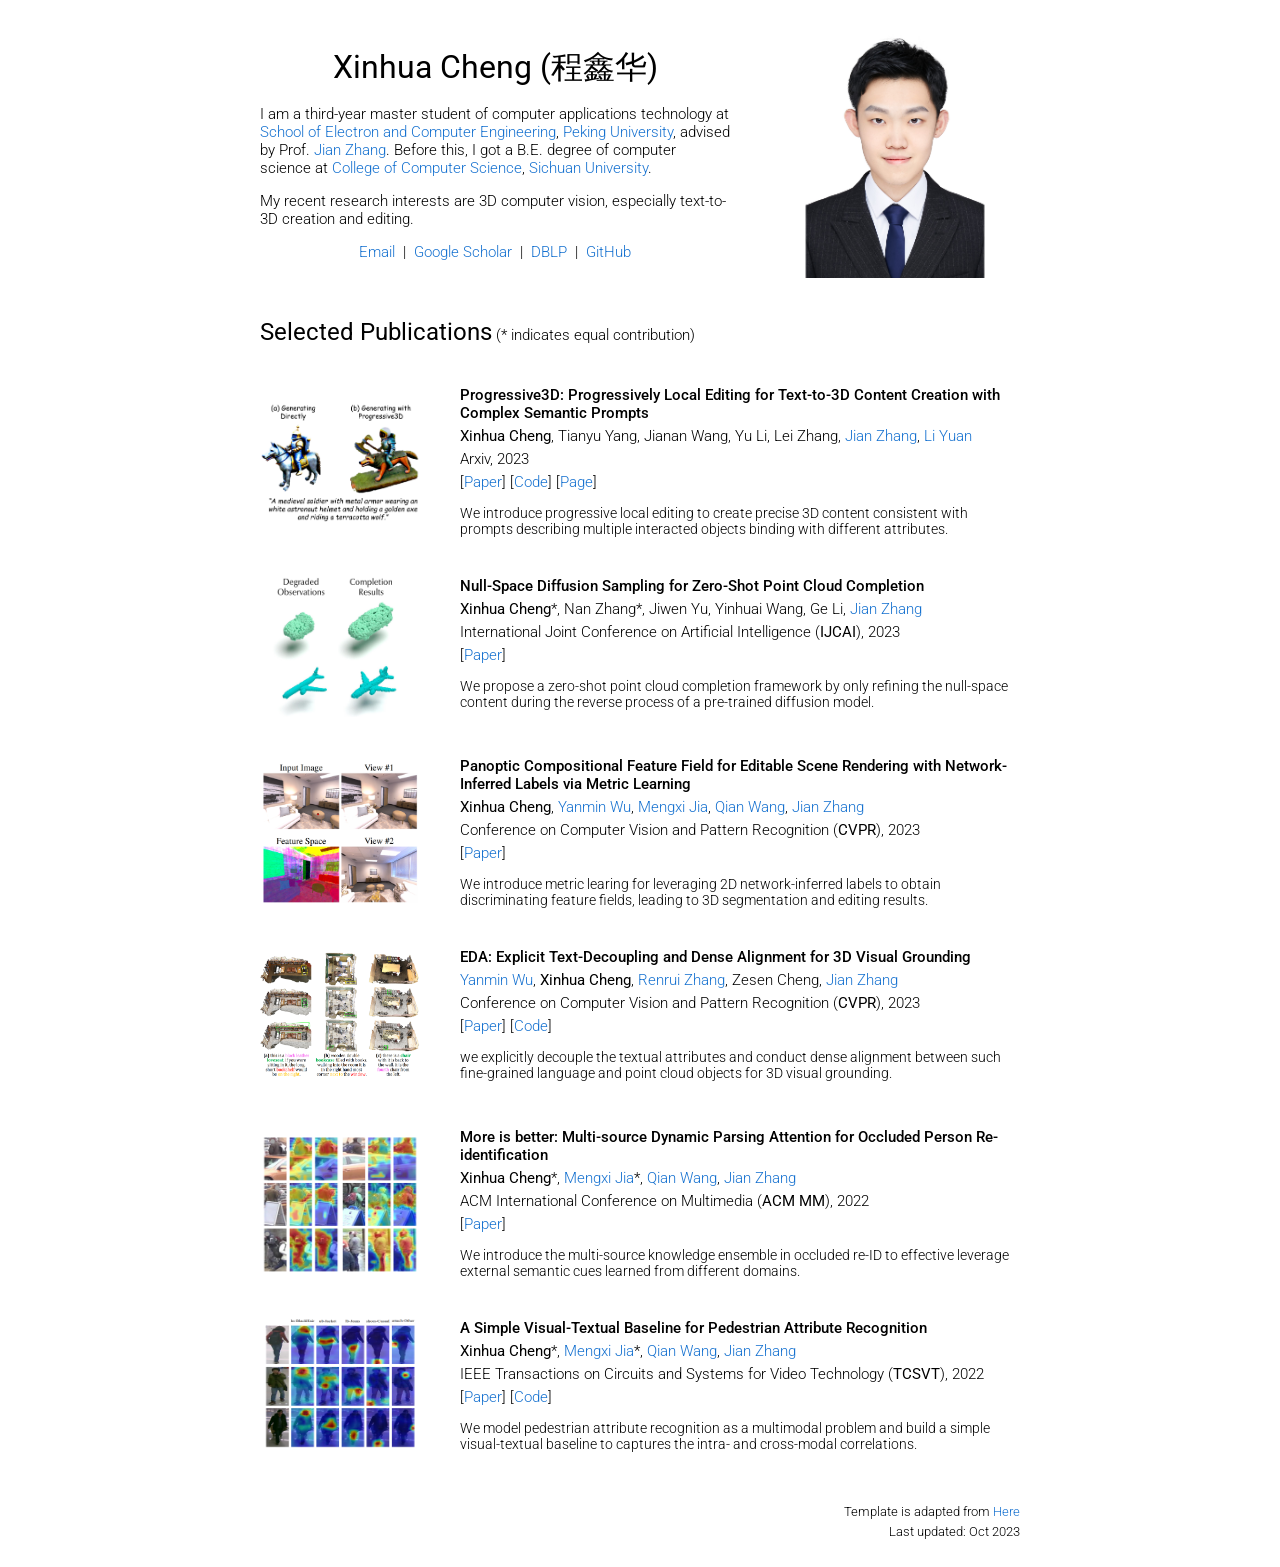
==== index.html @ 8e96935d "update" ====
<!DOCTYPE HTML PUBLIC "-//W3C//DTD HTML 4.01 Transitional//EN">
<html>
  <head>
  <meta name="google-site-verification" content="xDNWUvx6Q5EWK5YYSyKvK8DZTmvXhKsGX203Ll-BFFE" >	
  <meta name=viewport content=“width=800”>
  <meta name="generator" content="HTML Tidy for Linux/x86 (vers 11 February 2007), see www.w3.org">
  <meta http-equiv="Content-Type" content="text/html; charset=UTF-8" />
  <style type="text/css">
  @import url(https://fonts.googleapis.com/css?family=Roboto:400,400italic,500,500italic,700,700italic,900,900italic,300italic,300);
  /* @import url(https://fonts.googleapis.com/css?family=Roboto:300,400,500,700|Roboto+Slab:100,300,400,500,700|Material+Icons); */
    /* Color scheme stolen from Sergey Karayev */
    a {
    /*color: #b60a1c;*/
    color: #1772d0;
    /*color: #bd0a36;*/
    text-decoration:none;
    }
    a:focus, a:hover {
    color: #f09228;
    text-decoration:none;
    }
    body,td,th,tr,p,a {
    font-family: 'Roboto', sans-serif;
    font-size: 15px;
    font-weight: 300;
    }
    strong {
    font-family: 'Roboto', sans-serif;
    /*font-family: 'Lato', Verdana, Helvetica, sans-serif;*/
    /*font-family: 'Avenir Next';*/
    font-size: 15px;
    font-weight: 400;
    }
    heading {
    /*font-family: 'Lato', Verdana, Helvetica, sans-serif;*/
    font-family: 'Roboto', sans-serif;
    /*font-family: 'Avenir Next';*/
    /*src: url("./fonts/Roboto_Mono_for_Powerline.ttf");*/
    font-size: 24px;
    font-weight: 400;
    }
    papertitle {
    /*font-family: 'Lato', Verdana, Helvetica, sans-serif;*/
    font-family: 'Roboto', sans-serif;
    /*font-family: 'Avenir Next';*/
    /*src: url("./fonts/Roboto_Mono_for_Powerline.ttf");*/
    font-size: 15px;
    font-weight:500;
    }
    name {
    /*font-family: 'Lato', Verdana, Helvetica, sans-serif;*/
    font-family: 'Roboto', sans-serif;
    /*font-family: 'Avenir Next';*/
    font-weight: 400;
    font-size: 32px;
    }
    .one
    {
    width: 160px;
    height: 140px;
    position: relative;
    }
    .two
    {
    width: 160px;
    height: 160px;
    position: absolute;
    transition: opacity .2s ease-in-out;
    -moz-transition: opacity .2s ease-in-out;
    -webkit-transition: opacity .2s ease-in-out;
    }
    .fade {
     transition: opacity .2s ease-in-out;
     -moz-transition: opacity .2s ease-in-out;
     -webkit-transition: opacity .2s ease-in-out;
    }
    span.highlight {
        background-color: #ffffd0;
    }
    br {
            display: block; /* makes it have a width */
            content: ""; /* clears default height */
            margin-top: 5; /* change this to whatever height you want it */
    }
  </style>
  <!-- <link rel="icon" type="image/png" href="media/preview.jpg"> -->
  <title>Xinhua Cheng - Homepage</title>
  <meta http-equiv="Content-Type" content="text/html; charset=us-ascii">
  <link href='https://fonts.googleapis.com/css?family=Lato:400,700,400italic,700italic' rel='stylesheet' type='text/css'>
  <script src="script/functions.js"></script>
  </head>

  <body><table width="800" border="0" align="center" cellspacing="0" cellpadding="0"><tr><td>
  <!-- Biography -->
  <table width="100%" align="center" border="0" cellspacing="0" cellpadding="20">
  <tr>
    <td width="67%" valign="middle">
      <p align="center">
        <name>Xinhua Cheng (程鑫华)</name>
      </p>
      <p>
        I am a third-year master student of computer applications technology at <a href="https://www.ece.pku.edu.cn/">School of Electron and Computer Engineering</a>, <a href="https://www.pku.edu.cn/">Peking University</a>, advised by Prof. <a href="https://jianzhang.tech/">Jian Zhang</a>. Before this, I got a B.E. degree of computer science at <a href="https://cs.scu.edu.cn/">College of Computer Science</a>, <a href="https://www.scu.edu.cn/">Sichuan University</a>. 
      </p>
      <p>
        My recent research interests are 3D computer vision, especially text-to-3D creation and editing.
      </p>

      <p align=center>
        <a href="mailto:chengxinhua@stu.pku.edu.cn">Email</a> &nbsp;|&nbsp;
        <a href="https://scholar.google.com/citations?user=NI4c3kcAAAAJ&hl=zh-CN">Google Scholar</a> &nbsp;|&nbsp;
        <a href="https://dblp.uni-trier.de/pid/260/2943.html">DBLP</a> &nbsp;|&nbsp;
        <a href="https://github.com/cxh0519/">GitHub</a>
      </p>
    </td>
    <td width="33%">
      <img src="media/profile.jpg" width="250" alt="headshot">
    </td>
  </tr>
  </table>

  <!-- Logo -->
  <!-- <table width="100%" align="center" border="0" cellspacing="0" cellpadding="20">
  <tr>
    <td width="10%" valign="middle">
      <a href="https://ethz.ch/en.html"><img src="media/eth_logo.png" width="120"></a>
    </td>
  </tr>
  </table> -->
  
  <!-- News -->
  <!-- <table width="100%" align="center" border="0" cellspacing="0" cellpadding="20">
  <tr>
    <td>
      <heading>News</heading>
        <ul>
          <li><strong>10/2022</strong> Invited to give a talk on large-scale scene reconstruction with NeRF at <a href="https://www.computationalimaging.org/">Stanford University</a> (<a href="files/talk_stanford.pdf">Slides</a>). </li>
          <li><strong>09/2022</strong> Our paper <a href="https://niujinshuchong.github.io/monosdf/"><strong>MonoSDF</strong></a> is accepted to <strong>NeurIPS 2022</strong>. </li>
        </ul>
    </td>
  </tr>
  </table> -->

  <!-- Publications -->
  <table width="100%" align="center" border="0" cellspacing="0" cellpadding="20">
    <tr>
      <td colspan="2">
        <heading>Selected Publications</heading> (* indicates equal contribution)
      </td>
    </tr>
    
    <tr onmouseout="openscene_stop()" onmouseover="openscene_start()">  
      <td width="25%">
        <div class="one">
        <!-- <div class="two" id = 'openscene_shape'>
        <video  width="160" height="100" muted autoplay loop>
            <source src="media/openscene_teaser.mp4" type="video/mp4">
                Your browser does not support the video tag.
            </video></div> -->
        <img src='media/Progressive3D.png' width="160" height="120" style="padding-top: 10px;"></div>
        <script type="text/javascript">
        function openscene_start() { 
        document.getElementById('openscene_shape').style.opacity = "1";
        }
        function openscene_stop() { 
        document.getElementById('openscene_shape').style.opacity = "0"; 
        }
        openscene_stop()
        </script>
      </td>
      <td valign="top" width="75%">
        <papertitle>
          Progressive3D: Progressively Local Editing for Text-to-3D Content Creation with Complex Semantic Prompts
        </papertitle>
        <br>
        <strong>Xinhua Cheng</strong>, 
        Tianyu Yang,
        Jianan Wang,
        Yu Li,
        Lei Zhang,
        <a href="https://jianzhang.tech/">Jian Zhang</a>,
        <a href="https://jianzhang.tech/">Li Yuan</a>
        <br>
        Arxiv, 2023
        <br>
        [<a href="https://arxiv.org/abs/2310.11784">Paper</a>]
        [<a href="https://github.com/cxh0519/Progressive3D">Code</a>]
        [<a href="https://cxh0519.github.io/projects/Progressive3D">Page</a>]
        <p style="font-size: 14px;"> We introduce progressive local editing to create precise 3D content consistent with prompts describing multiple interacted objects binding with different attributes. </p>
      </td>
    </tr>

    <tr onmouseout="openscene_stop()" onmouseover="openscene_start()">  
      <td width="25%">
        <div class="one">
        <!-- <div class="two" id = 'openscene_shape'>
        <video  width="160" height="100" muted autoplay loop>
            <source src="media/openscene_teaser.mp4" type="video/mp4">
                Your browser does not support the video tag.
            </video></div> -->
        <img src='media/NSDS.png' width="160" height="140"></div>
        <script type="text/javascript">
        function openscene_start() { 
        document.getElementById('openscene_shape').style.opacity = "1";
        }
        function openscene_stop() { 
        document.getElementById('openscene_shape').style.opacity = "0"; 
        }
        openscene_stop()
        </script>
      </td>
      <td valign="top" width="75%">
        <papertitle>
          Null-Space Diffusion Sampling for Zero-Shot Point Cloud Completion
        </papertitle>
        <br>
        <strong>Xinhua Cheng</strong>*, 
        Nan Zhang*,
        Jiwen Yu,
        Yinhuai Wang, 
        Ge Li,
        <a href="https://jianzhang.tech/">Jian Zhang</a>
        <br>
        International Joint Conference on Artificial Intelligence (<strong>IJCAI</strong>), 2023
        <br>
        [<a href="https://www.ijcai.org/proceedings/2023/0069.pdf">Paper</a>]
        <p style="font-size: 14px;">We propose a zero-shot point cloud completion framework by only refining the null-space content during the reverse process of a pre-trained diffusion model.</p>
      </td>
    </tr>

    <tr onmouseout="openscene_stop()" onmouseover="openscene_start()">  
      <td width="25%">
        <div class="one">
        <!-- <div class="two" id = 'openscene_shape'>
        <video  width="160" height="100" muted autoplay loop>
            <source src="media/openscene_teaser.mp4" type="video/mp4">
                Your browser does not support the video tag.
            </video></div> -->
        <img src='media/PCFF.png' width="160" height="140"></div>
        <script type="text/javascript">
        function openscene_start() { 
        document.getElementById('openscene_shape').style.opacity = "1";
        }
        function openscene_stop() { 
        document.getElementById('openscene_shape').style.opacity = "0"; 
        }
        openscene_stop()
        </script>
      </td>
      <td valign="top" width="75%">
        <papertitle>
          Panoptic Compositional Feature Field for Editable Scene Rendering with Network-Inferred Labels via Metric Learning
        </papertitle>
        <br>
        <strong>Xinhua Cheng</strong>, 
        <a href="https://github.com/yanmin-wu">Yanmin Wu</a>,
        <a href="https://mxjia.github.io/">Mengxi Jia</a>,
        <a href="https://github.com/Akaneqwq">Qian Wang</a>, 
        <a href="https://jianzhang.tech/">Jian Zhang</a>
        <br>
        Conference on Computer Vision and Pattern Recognition (<strong>CVPR</strong>), 2023
        <br>
        [<a href="https://openaccess.thecvf.com/content/CVPR2023/papers/Cheng_Panoptic_Compositional_Feature_Field_for_Editable_Scene_Rendering_With_Network-Inferred_CVPR_2023_paper.pdf">Paper</a>]
        <p style="font-size: 14px;">We introduce metric learing for leveraging 2D network-inferred labels to obtain discriminating feature fields, leading to 3D segmentation and editing results.</p>
      </td>
    </tr>

    <tr onmouseout="openscene_stop()" onmouseover="openscene_start()">  
      <td width="25%">
        <div class="one">
        <!-- <div class="two" id = 'openscene_shape'>
        <video  width="160" height="100" muted autoplay loop>
            <source src="media/openscene_teaser.mp4" type="video/mp4">
                Your browser does not support the video tag.
            </video></div> -->
        <img src='media/EDA.png' width="160" height="130"></div>
        <script type="text/javascript">
        function openscene_start() { 
        document.getElementById('openscene_shape').style.opacity = "1";
        }
        function openscene_stop() { 
        document.getElementById('openscene_shape').style.opacity = "0"; 
        }
        openscene_stop()
        </script>
      </td>
      <td valign="top" width="75%">
        <papertitle>
          EDA: Explicit Text-Decoupling and Dense Alignment for 3D Visual Grounding
        </papertitle>
        <br>
        <a href="https://github.com/yanmin-wu">Yanmin Wu</a>,
        <strong>Xinhua Cheng</strong>, 
        <a href="https://zrrskywalker.github.io/">Renrui Zhang</a>, 
        Zesen Cheng, 
        <a href="https://jianzhang.tech/">Jian Zhang</a>
        <br>
        Conference on Computer Vision and Pattern Recognition (<strong>CVPR</strong>), 2023
        <br>
        [<a href="https://openaccess.thecvf.com/content/CVPR2023/papers/Wu_EDA_Explicit_Text-Decoupling_and_Dense_Alignment_for_3D_Visual_Grounding_CVPR_2023_paper.pdf">Paper</a>]
        [<a herf="https://github.com/yanmin-wu/EDA">Code</a>]
        <p style="font-size: 14px;">we explicitly decouple the textual attributes and conduct dense alignment between such fine-grained language and point cloud objects for 3D visual grounding. 
        </p>
      </td>
    </tr>

    <tr onmouseout="openscene_stop()" onmouseover="openscene_start()">  
      <td width="25%">
        <div class="one">
        <!-- <div class="two" id = 'openscene_shape'>
        <video  width="160" height="100" muted autoplay loop>
            <source src="media/openscene_teaser.mp4" type="video/mp4">
                Your browser does not support the video tag.
            </video></div> -->
        <img src='media/MSDPA.png' width="160" height="140"></div>
        <script type="text/javascript">
        function openscene_start() { 
        document.getElementById('openscene_shape').style.opacity = "1";
        }
        function openscene_stop() { 
        document.getElementById('openscene_shape').style.opacity = "0"; 
        }
        openscene_stop()
        </script>
      </td>
      <td valign="top" width="75%">
        <papertitle>
          More is better: Multi-source Dynamic Parsing Attention for Occluded Person Re-identification
        </papertitle>
        <br>
        <strong>Xinhua Cheng</strong>*, 
        <a href="https://mxjia.github.io/">Mengxi Jia</a>*,
        <a href="https://github.com/Akaneqwq">Qian Wang</a>, 
        <a href="https://jianzhang.tech/">Jian Zhang</a>
        <br>
        ACM International Conference on Multimedia (<strong>ACM MM</strong>), 2022
        <br>
        [<a href="https://dl.acm.org/doi/abs/10.1145/3503161.3547819">Paper</a>] 
        <p style="font-size: 14px;">We introduce the multi-source knowledge ensemble in occluded re-ID to effective leverage external semantic cues learned from different domains.</p>
      </td>
    </tr>

    <tr onmouseout="openscene_stop()" onmouseover="openscene_start()">  
      <td width="25%">
        <div class="one">
        <!-- <div class="two" id = 'openscene_shape'>
        <video  width="160" height="100" muted autoplay loop>
            <source src="media/openscene_teaser.mp4" type="video/mp4">
                Your browser does not support the video tag.
            </video></div> -->
        <img src='media/VTB.png' width="160" height="130"></div>
        <script type="text/javascript">
        function openscene_start() { 
        document.getElementById('openscene_shape').style.opacity = "1";
        }
        function openscene_stop() { 
        document.getElementById('openscene_shape').style.opacity = "0"; 
        }
        openscene_stop()
        </script>
      </td>
      <td valign="top" width="75%">
        <papertitle>
          A Simple Visual-Textual Baseline for Pedestrian Attribute Recognition
        </papertitle>
        <br>
        <strong>Xinhua Cheng</strong>*, 
        <a href="https://mxjia.github.io/">Mengxi Jia</a>*,
        <a href="https://github.com/Akaneqwq">Qian Wang</a>, 
        <a href="https://jianzhang.tech/">Jian Zhang</a>
        <br>
        IEEE Transactions on Circuits and Systems for Video Technology (<strong>TCSVT</strong>), 2022
        <br>
        [<a href="https://ieeexplore.ieee.org/document/9782406">Paper</a>] 
        [<a href="https://github.com/cxh0519/VTB">Code</a>]
        <p style="font-size: 14px;">We model pedestrian attribute recognition as a multimodal problem and build a simple visual-textual baseline to captures the intra- and cross-modal correlations.</p>
      </td>
    </tr>

  </table>

  <!-- Footer -->
  <table width="100%" align="center" border="0" cellspacing="0" cellpadding="20">
  <tr>
    <td>
    <br>
    <p align="right">
      <font size="2">
      Template is adapted from <a href="https://jonbarron.info/"><font size="2">Here</font></a>
      <br>
      Last updated: Oct 2023
    </font>
    </p>
    </td>
  </tr>
  </table>

  <script type="text/javascript">
  var gaJsHost = (("https:" == document.location.protocol) ? "https://ssl." : "http://www.");
      document.write(unescape("%3Cscript src='" + gaJsHost + "google-analytics.com/ga.js' type='text/javascript'%3E%3C/script%3E"));

  </script> <script type="text/javascript">
  try {
      var pageTracker = _gat._getTracker("UA-116734954-1");
      pageTracker._trackPageview();
      } catch(err) {}
  </script>
    <!-- Global site tag (gtag.js) - Google Analytics -->
  <script async src="https://www.googletagmanager.com/gtag/js?id=UA-116734954-1"></script>
  <script>
    window.dataLayer = window.dataLayer || [];
    function gtag(){dataLayer.push(arguments);}
    gtag('js', new Date());

    gtag('config', 'UA-116734954-1');
  </script>

  </tr></td></table></body>
</html>
<!--  -->
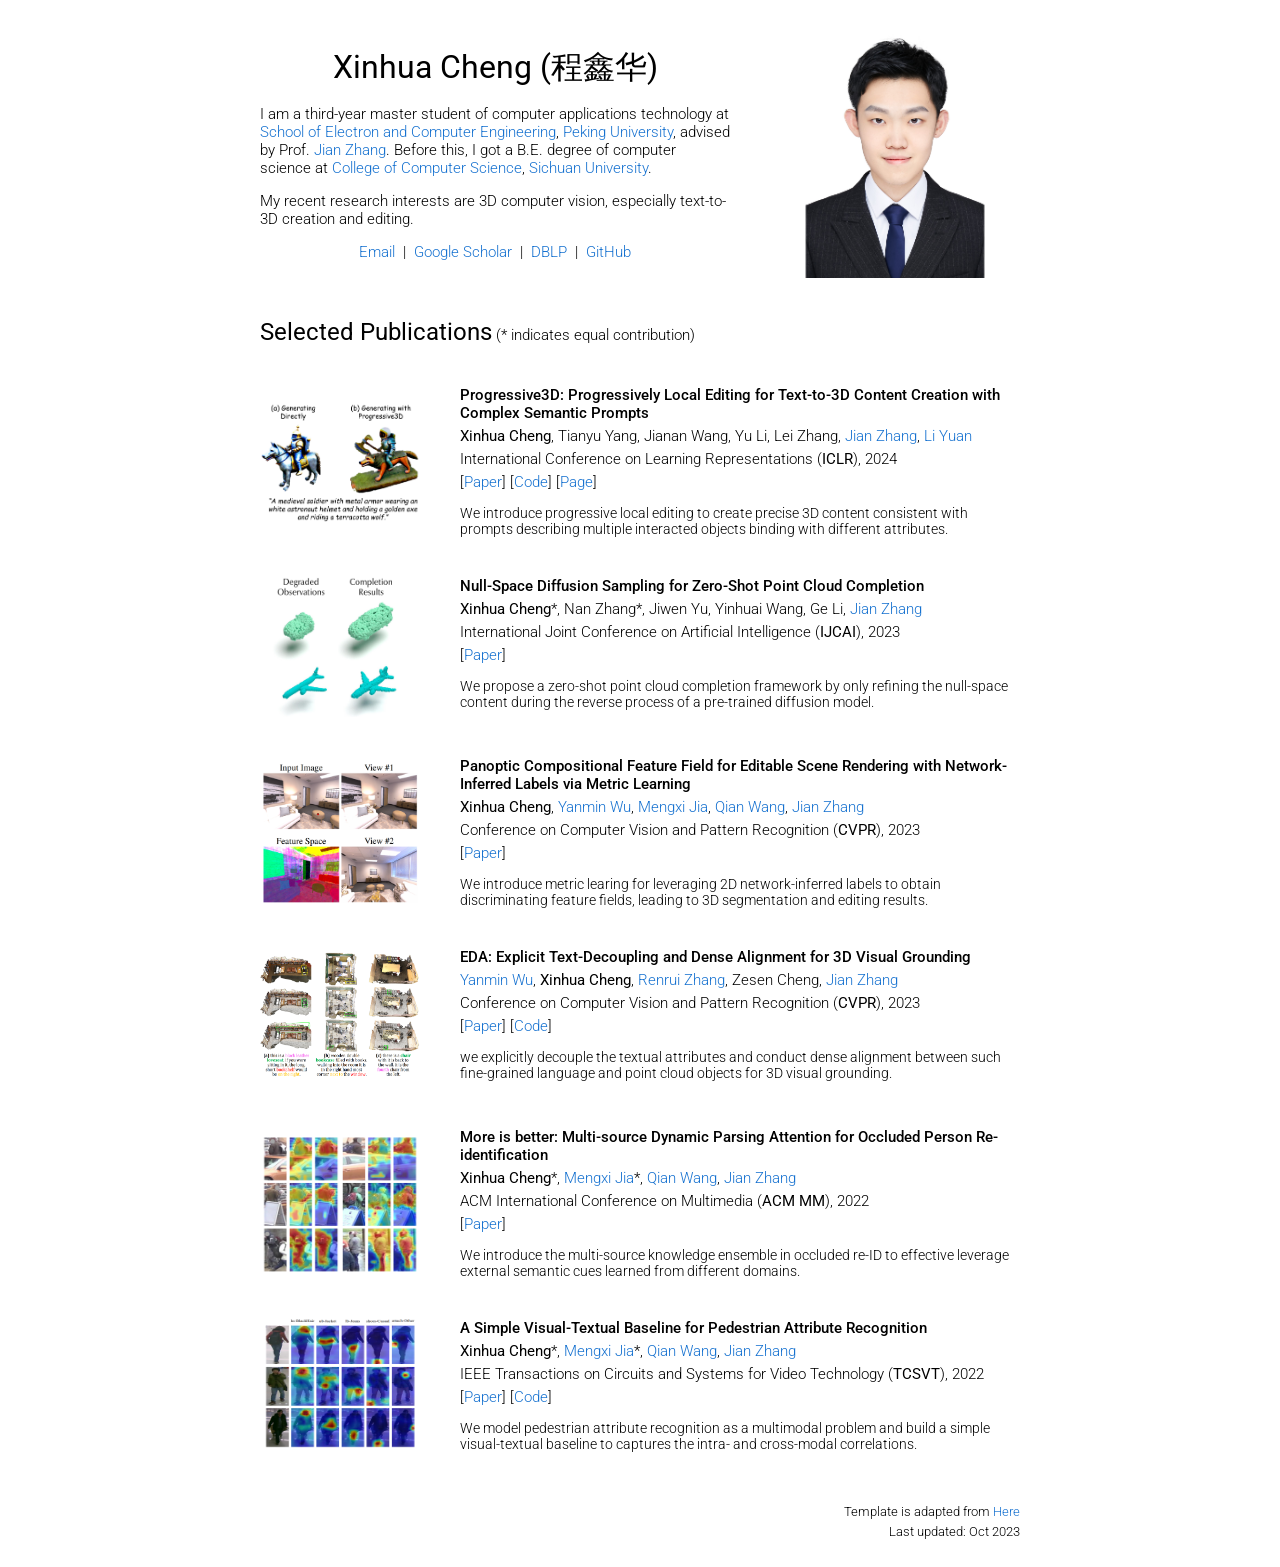
==== commit bc87371e: "Update index.html" ====
--- a/index.html
+++ b/index.html
@@ -180,7 +180,7 @@
         <a href="https://jianzhang.tech/">Jian Zhang</a>,
         <a href="https://jianzhang.tech/">Li Yuan</a>
         <br>
-        Arxiv, 2023
+        International Conference on Learning Representations (<strong>ICLR</strong>), 2024
         <br>
         [<a href="https://arxiv.org/abs/2310.11784">Paper</a>]
         [<a href="https://github.com/cxh0519/Progressive3D">Code</a>]
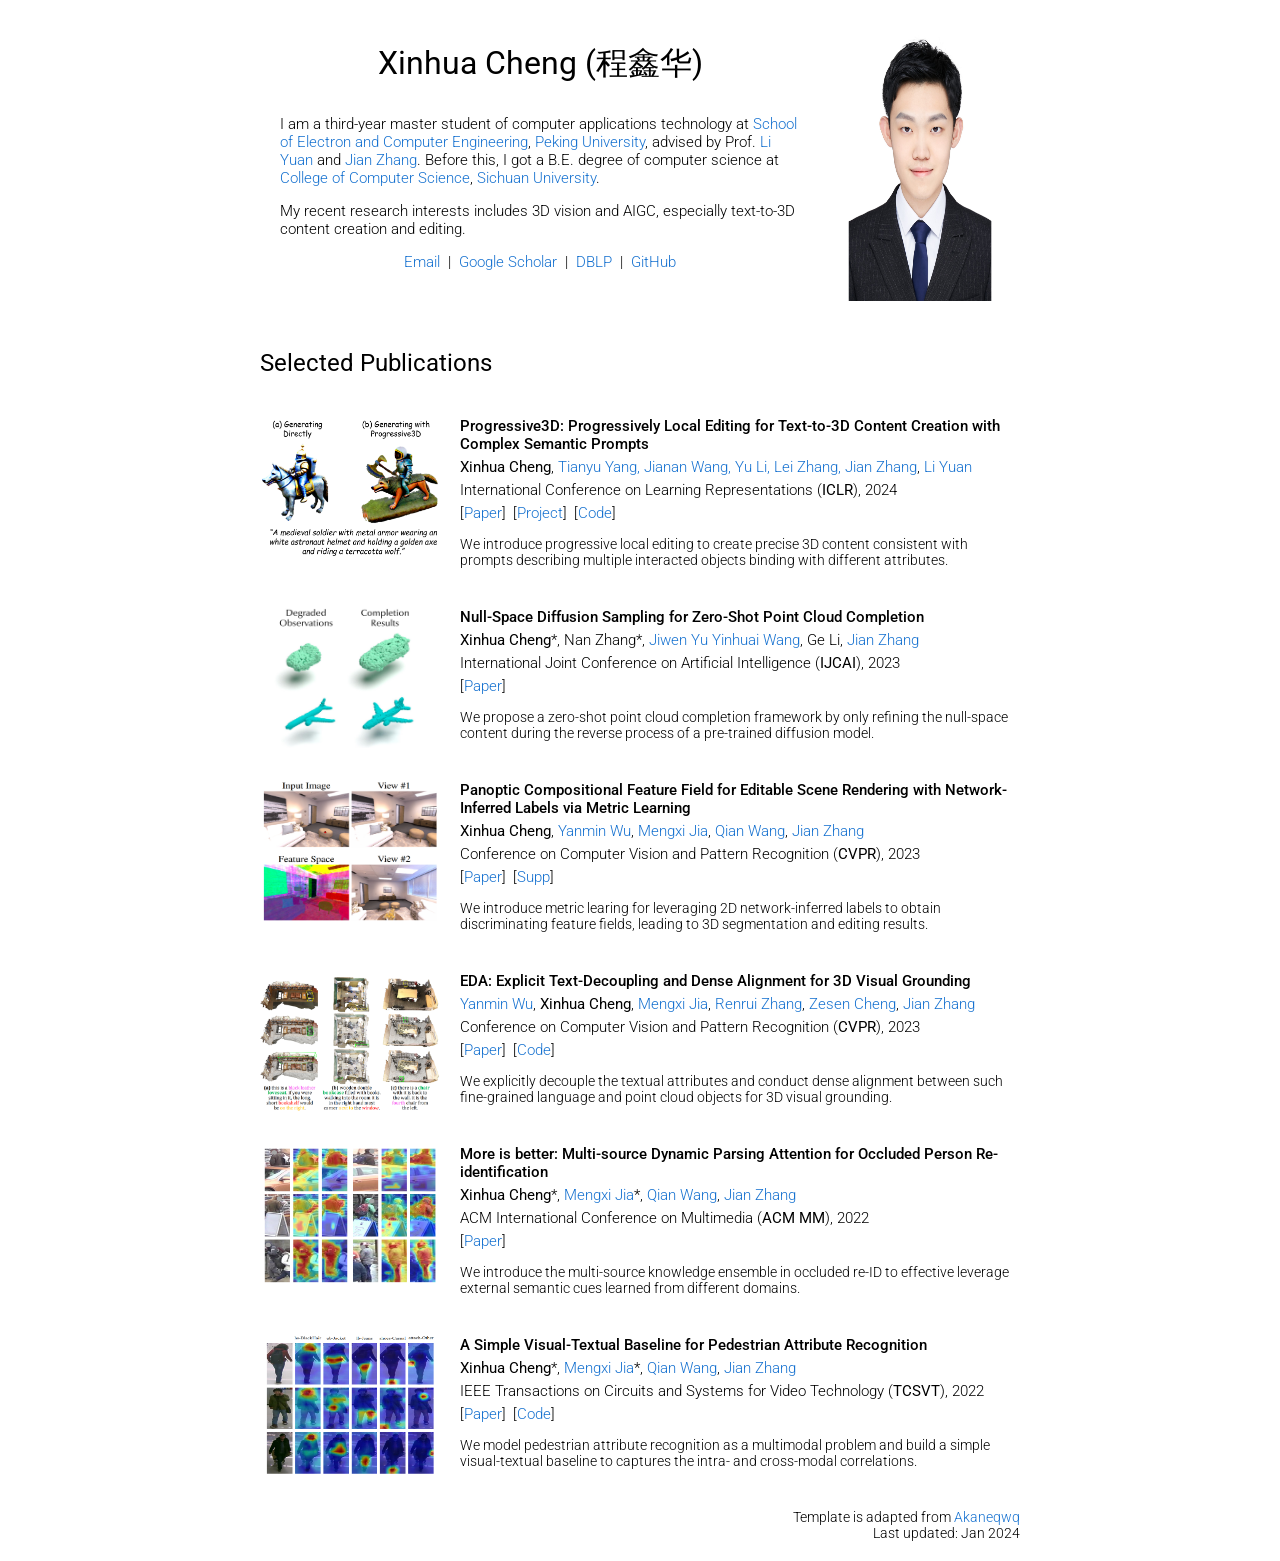
==== commit e6aa4a83: "Update index.html" ====
--- a/index.html
+++ b/index.html
@@ -1,419 +1,315 @@
-<!DOCTYPE HTML PUBLIC "-//W3C//DTD HTML 4.01 Transitional//EN">
-<html>
+<!DOCTYPE html>
+<html lang="en">
   <head>
-  <meta name="google-site-verification" content="xDNWUvx6Q5EWK5YYSyKvK8DZTmvXhKsGX203Ll-BFFE" >	
-  <meta name=viewport content=“width=800”>
-  <meta name="generator" content="HTML Tidy for Linux/x86 (vers 11 February 2007), see www.w3.org">
-  <meta http-equiv="Content-Type" content="text/html; charset=UTF-8" />
-  <style type="text/css">
-  @import url(https://fonts.googleapis.com/css?family=Roboto:400,400italic,500,500italic,700,700italic,900,900italic,300italic,300);
-  /* @import url(https://fonts.googleapis.com/css?family=Roboto:300,400,500,700|Roboto+Slab:100,300,400,500,700|Material+Icons); */
-    /* Color scheme stolen from Sergey Karayev */
-    a {
-    /*color: #b60a1c;*/
-    color: #1772d0;
-    /*color: #bd0a36;*/
-    text-decoration:none;
-    }
-    a:focus, a:hover {
-    color: #f09228;
-    text-decoration:none;
-    }
-    body,td,th,tr,p,a {
-    font-family: 'Roboto', sans-serif;
-    font-size: 15px;
-    font-weight: 300;
-    }
-    strong {
-    font-family: 'Roboto', sans-serif;
-    /*font-family: 'Lato', Verdana, Helvetica, sans-serif;*/
-    /*font-family: 'Avenir Next';*/
-    font-size: 15px;
-    font-weight: 400;
-    }
-    heading {
-    /*font-family: 'Lato', Verdana, Helvetica, sans-serif;*/
-    font-family: 'Roboto', sans-serif;
-    /*font-family: 'Avenir Next';*/
-    /*src: url("./fonts/Roboto_Mono_for_Powerline.ttf");*/
-    font-size: 24px;
-    font-weight: 400;
-    }
-    papertitle {
-    /*font-family: 'Lato', Verdana, Helvetica, sans-serif;*/
-    font-family: 'Roboto', sans-serif;
-    /*font-family: 'Avenir Next';*/
-    /*src: url("./fonts/Roboto_Mono_for_Powerline.ttf");*/
-    font-size: 15px;
-    font-weight:500;
-    }
-    name {
-    /*font-family: 'Lato', Verdana, Helvetica, sans-serif;*/
-    font-family: 'Roboto', sans-serif;
-    /*font-family: 'Avenir Next';*/
-    font-weight: 400;
-    font-size: 32px;
-    }
-    .one
-    {
-    width: 160px;
-    height: 140px;
-    position: relative;
-    }
-    .two
-    {
-    width: 160px;
-    height: 160px;
-    position: absolute;
-    transition: opacity .2s ease-in-out;
-    -moz-transition: opacity .2s ease-in-out;
-    -webkit-transition: opacity .2s ease-in-out;
-    }
-    .fade {
-     transition: opacity .2s ease-in-out;
-     -moz-transition: opacity .2s ease-in-out;
-     -webkit-transition: opacity .2s ease-in-out;
-    }
-    span.highlight {
-        background-color: #ffffd0;
-    }
-    br {
-            display: block; /* makes it have a width */
-            content: ""; /* clears default height */
-            margin-top: 5; /* change this to whatever height you want it */
-    }
-  </style>
-  <!-- <link rel="icon" type="image/png" href="media/preview.jpg"> -->
-  <title>Xinhua Cheng - Homepage</title>
-  <meta http-equiv="Content-Type" content="text/html; charset=us-ascii">
-  <link href='https://fonts.googleapis.com/css?family=Lato:400,700,400italic,700italic' rel='stylesheet' type='text/css'>
-  <script src="script/functions.js"></script>
+    <title>Xinhua Cheng - Homepage</title>
+    <meta charset="UTF-8" />
+    <meta name="viewport" content="width=device-width, height=device-height, initial-scale=1.0, viewport-fit=cover" />
+    <meta name="description" content="Xinhua Cheng's homepage" />
+    <link rel="icon" href="/media/favicon.ico" />
+    <style type="text/css">
+      @import url(https://fonts.googleapis.com/css2?family=Roboto:wght@300;400;500&display=swap);
+      html {
+        font-family: 'Roboto', sans-serif;
+        font-weight: 300;
+        max-width: 100%;
+        height: 100%;
+      }
+      body {
+        padding: 0;
+        margin: 0 auto;
+        max-width: 800px;
+        min-width: 375px;
+      }
+      a {
+        text-decoration: none;
+        color: #1772d0;
+        cursor: pointer;
+      }
+      a:hover {
+        color: #f09228;
+      }
+      strong {
+        font-weight: 400;
+      }
+      header {
+        font-size: 15px;
+        min-height: 273px;
+        padding: 20px;
+        margin: 8px 20px;
+        padding-right: 220px;
+        position: relative;
+      }
+      header > picture {
+        position: absolute;
+        width: 200px;
+        height: 273px;
+        right: 0;
+        top: 0;
+        bottom: 0;
+        margin: auto;
+      }
+      @media (max-width: 540px) {
+        header {
+          padding-right: 0;
+        }
+        header > picture {
+          position: static;
+          display: block;
+          margin: auto;
+        }
+      }
+      .self-intro-name {
+        padding: 14px 0;
+        text-align: center;
+        font-weight: 400;
+        font-size: 32px;
+      }
+      .self-intro-links {
+        text-align: center;
+      }
+      h1 {
+        font-size: 24px;
+        padding: 20px;
+        margin: 0;
+        font-weight: 400;
+      }
+      .publication {
+        padding: 20px;
+        font-size: 15px;
+      }
+      .publication p {
+        margin: 0;
+      }
+      .publication > picture {
+        float: left;
+        object-fit: contain;
+        margin-right: 20px;
+        overflow: hidden;
+      }
+      .publication > picture > img {
+        transition: transform ease-in-out .3s;
+      }
+      .publication > picture > img:hover {
+        transform: scale(1.1);
+      }
+      .publication .title {
+        font-weight: 500;
+        margin-bottom: 5px;
+      }
+      .publication .authors {
+        margin-bottom: 5px;
+      }
+      .publication .venue {
+        margin-bottom: 5px;
+      }
+      .publication .links {
+        margin-bottom: 5px;
+      }
+      .publication .link::before {
+        content: "[";
+      }
+      .publication .link::after {
+        content: "]";
+      }
+      .publication .link {
+        margin-right: 3px;
+      }
+      .publication .desc {
+        margin-top: 14px;
+        font-size: 14px;
+      }
+      footer {
+        text-align: right;
+        padding: 20px;
+        font-size: 14px;
+      }
+    </style>
   </head>
-
-  <body><table width="800" border="0" align="center" cellspacing="0" cellpadding="0"><tr><td>
-  <!-- Biography -->
-  <table width="100%" align="center" border="0" cellspacing="0" cellpadding="20">
-  <tr>
-    <td width="67%" valign="middle">
-      <p align="center">
-        <name>Xinhua Cheng (程鑫华)</name>
-      </p>
-      <p>
-        I am a third-year master student of computer applications technology at <a href="https://www.ece.pku.edu.cn/">School of Electron and Computer Engineering</a>, <a href="https://www.pku.edu.cn/">Peking University</a>, advised by Prof. <a href="https://jianzhang.tech/">Jian Zhang</a>. Before this, I got a B.E. degree of computer science at <a href="https://cs.scu.edu.cn/">College of Computer Science</a>, <a href="https://www.scu.edu.cn/">Sichuan University</a>. 
-      </p>
-      <p>
-        My recent research interests are 3D computer vision, especially text-to-3D creation and editing.
-      </p>
-
-      <p align=center>
-        <a href="mailto:chengxinhua@stu.pku.edu.cn">Email</a> &nbsp;|&nbsp;
-        <a href="https://scholar.google.com/citations?user=NI4c3kcAAAAJ&hl=zh-CN">Google Scholar</a> &nbsp;|&nbsp;
-        <a href="https://dblp.uni-trier.de/pid/260/2943.html">DBLP</a> &nbsp;|&nbsp;
-        <a href="https://github.com/cxh0519/">GitHub</a>
-      </p>
-    </td>
-    <td width="33%">
-      <img src="media/profile.jpg" width="250" alt="headshot">
-    </td>
-  </tr>
-  </table>
-
-  <!-- Logo -->
-  <!-- <table width="100%" align="center" border="0" cellspacing="0" cellpadding="20">
-  <tr>
-    <td width="10%" valign="middle">
-      <a href="https://ethz.ch/en.html"><img src="media/eth_logo.png" width="120"></a>
-    </td>
-  </tr>
-  </table> -->
-  
-  <!-- News -->
-  <!-- <table width="100%" align="center" border="0" cellspacing="0" cellpadding="20">
-  <tr>
-    <td>
-      <heading>News</heading>
-        <ul>
-          <li><strong>10/2022</strong> Invited to give a talk on large-scale scene reconstruction with NeRF at <a href="https://www.computationalimaging.org/">Stanford University</a> (<a href="files/talk_stanford.pdf">Slides</a>). </li>
-          <li><strong>09/2022</strong> Our paper <a href="https://niujinshuchong.github.io/monosdf/"><strong>MonoSDF</strong></a> is accepted to <strong>NeurIPS 2022</strong>. </li>
-        </ul>
-    </td>
-  </tr>
-  </table> -->
-
-  <!-- Publications -->
-  <table width="100%" align="center" border="0" cellspacing="0" cellpadding="20">
-    <tr>
-      <td colspan="2">
-        <heading>Selected Publications</heading> (* indicates equal contribution)
-      </td>
-    </tr>
-    
-    <tr onmouseout="openscene_stop()" onmouseover="openscene_start()">  
-      <td width="25%">
-        <div class="one">
-        <!-- <div class="two" id = 'openscene_shape'>
-        <video  width="160" height="100" muted autoplay loop>
-            <source src="media/openscene_teaser.mp4" type="video/mp4">
-                Your browser does not support the video tag.
-            </video></div> -->
-        <img src='media/Progressive3D.png' width="160" height="120" style="padding-top: 10px;"></div>
-        <script type="text/javascript">
-        function openscene_start() { 
-        document.getElementById('openscene_shape').style.opacity = "1";
-        }
-        function openscene_stop() { 
-        document.getElementById('openscene_shape').style.opacity = "0"; 
-        }
-        openscene_stop()
-        </script>
-      </td>
-      <td valign="top" width="75%">
-        <papertitle>
-          Progressive3D: Progressively Local Editing for Text-to-3D Content Creation with Complex Semantic Prompts
-        </papertitle>
-        <br>
-        <strong>Xinhua Cheng</strong>, 
-        Tianyu Yang,
-        Jianan Wang,
-        Yu Li,
-        Lei Zhang,
-        <a href="https://jianzhang.tech/">Jian Zhang</a>,
-        <a href="https://jianzhang.tech/">Li Yuan</a>
-        <br>
-        International Conference on Learning Representations (<strong>ICLR</strong>), 2024
-        <br>
-        [<a href="https://arxiv.org/abs/2310.11784">Paper</a>]
-        [<a href="https://github.com/cxh0519/Progressive3D">Code</a>]
-        [<a href="https://cxh0519.github.io/projects/Progressive3D">Page</a>]
-        <p style="font-size: 14px;"> We introduce progressive local editing to create precise 3D content consistent with prompts describing multiple interacted objects binding with different attributes. </p>
-      </td>
-    </tr>
-
-    <tr onmouseout="openscene_stop()" onmouseover="openscene_start()">  
-      <td width="25%">
-        <div class="one">
-        <!-- <div class="two" id = 'openscene_shape'>
-        <video  width="160" height="100" muted autoplay loop>
-            <source src="media/openscene_teaser.mp4" type="video/mp4">
-                Your browser does not support the video tag.
-            </video></div> -->
-        <img src='media/NSDS.png' width="160" height="140"></div>
-        <script type="text/javascript">
-        function openscene_start() { 
-        document.getElementById('openscene_shape').style.opacity = "1";
-        }
-        function openscene_stop() { 
-        document.getElementById('openscene_shape').style.opacity = "0"; 
-        }
-        openscene_stop()
-        </script>
-      </td>
-      <td valign="top" width="75%">
-        <papertitle>
-          Null-Space Diffusion Sampling for Zero-Shot Point Cloud Completion
-        </papertitle>
-        <br>
-        <strong>Xinhua Cheng</strong>*, 
-        Nan Zhang*,
-        Jiwen Yu,
-        Yinhuai Wang, 
-        Ge Li,
-        <a href="https://jianzhang.tech/">Jian Zhang</a>
-        <br>
-        International Joint Conference on Artificial Intelligence (<strong>IJCAI</strong>), 2023
-        <br>
-        [<a href="https://www.ijcai.org/proceedings/2023/0069.pdf">Paper</a>]
-        <p style="font-size: 14px;">We propose a zero-shot point cloud completion framework by only refining the null-space content during the reverse process of a pre-trained diffusion model.</p>
-      </td>
-    </tr>
-
-    <tr onmouseout="openscene_stop()" onmouseover="openscene_start()">  
-      <td width="25%">
-        <div class="one">
-        <!-- <div class="two" id = 'openscene_shape'>
-        <video  width="160" height="100" muted autoplay loop>
-            <source src="media/openscene_teaser.mp4" type="video/mp4">
-                Your browser does not support the video tag.
-            </video></div> -->
-        <img src='media/PCFF.png' width="160" height="140"></div>
-        <script type="text/javascript">
-        function openscene_start() { 
-        document.getElementById('openscene_shape').style.opacity = "1";
-        }
-        function openscene_stop() { 
-        document.getElementById('openscene_shape').style.opacity = "0"; 
-        }
-        openscene_stop()
-        </script>
-      </td>
-      <td valign="top" width="75%">
-        <papertitle>
-          Panoptic Compositional Feature Field for Editable Scene Rendering with Network-Inferred Labels via Metric Learning
-        </papertitle>
-        <br>
-        <strong>Xinhua Cheng</strong>, 
-        <a href="https://github.com/yanmin-wu">Yanmin Wu</a>,
-        <a href="https://mxjia.github.io/">Mengxi Jia</a>,
-        <a href="https://github.com/Akaneqwq">Qian Wang</a>, 
-        <a href="https://jianzhang.tech/">Jian Zhang</a>
-        <br>
-        Conference on Computer Vision and Pattern Recognition (<strong>CVPR</strong>), 2023
-        <br>
-        [<a href="https://openaccess.thecvf.com/content/CVPR2023/papers/Cheng_Panoptic_Compositional_Feature_Field_for_Editable_Scene_Rendering_With_Network-Inferred_CVPR_2023_paper.pdf">Paper</a>]
-        <p style="font-size: 14px;">We introduce metric learing for leveraging 2D network-inferred labels to obtain discriminating feature fields, leading to 3D segmentation and editing results.</p>
-      </td>
-    </tr>
-
-    <tr onmouseout="openscene_stop()" onmouseover="openscene_start()">  
-      <td width="25%">
-        <div class="one">
-        <!-- <div class="two" id = 'openscene_shape'>
-        <video  width="160" height="100" muted autoplay loop>
-            <source src="media/openscene_teaser.mp4" type="video/mp4">
-                Your browser does not support the video tag.
-            </video></div> -->
-        <img src='media/EDA.png' width="160" height="130"></div>
-        <script type="text/javascript">
-        function openscene_start() { 
-        document.getElementById('openscene_shape').style.opacity = "1";
-        }
-        function openscene_stop() { 
-        document.getElementById('openscene_shape').style.opacity = "0"; 
-        }
-        openscene_stop()
-        </script>
-      </td>
-      <td valign="top" width="75%">
-        <papertitle>
-          EDA: Explicit Text-Decoupling and Dense Alignment for 3D Visual Grounding
-        </papertitle>
-        <br>
-        <a href="https://github.com/yanmin-wu">Yanmin Wu</a>,
-        <strong>Xinhua Cheng</strong>, 
-        <a href="https://zrrskywalker.github.io/">Renrui Zhang</a>, 
-        Zesen Cheng, 
-        <a href="https://jianzhang.tech/">Jian Zhang</a>
-        <br>
-        Conference on Computer Vision and Pattern Recognition (<strong>CVPR</strong>), 2023
-        <br>
-        [<a href="https://openaccess.thecvf.com/content/CVPR2023/papers/Wu_EDA_Explicit_Text-Decoupling_and_Dense_Alignment_for_3D_Visual_Grounding_CVPR_2023_paper.pdf">Paper</a>]
-        [<a herf="https://github.com/yanmin-wu/EDA">Code</a>]
-        <p style="font-size: 14px;">we explicitly decouple the textual attributes and conduct dense alignment between such fine-grained language and point cloud objects for 3D visual grounding. 
+  <body>
+    <header>
+      <div class="self-intro-name">Xinhua Cheng (程鑫华)</div>
+      <picture>
+        <!-- <source srcset="/media/IDPhoto.avif" type="image/avif" /> -->
+        <img width="200" height="273" src="media/profile.jpg" alt="ID Photo" />
+      </picture>
+      <div>
+        <p>
+          I am a third-year master student of computer applications technology at 
+          <a href="https://www.ece.pku.edu.cn/">School of Electron and Computer Engineering</a>, 
+          <a href="https://www.pku.edu.cn/">Peking University</a>, advised by Prof. 
+          <a href="https://yuanli2333.github.io/">Li Yuan</a> and
+          <a href="https://jianzhang.tech/">Jian Zhang</a>. 
+          Before this, I got a B.E. degree of computer science at 
+          <a href="https://cs.scu.edu.cn/">College of Computer Science</a>, 
+          <a href="https://www.scu.edu.cn/">Sichuan University</a>.
         </p>
-      </td>
-    </tr>
-
-    <tr onmouseout="openscene_stop()" onmouseover="openscene_start()">  
-      <td width="25%">
-        <div class="one">
-        <!-- <div class="two" id = 'openscene_shape'>
-        <video  width="160" height="100" muted autoplay loop>
-            <source src="media/openscene_teaser.mp4" type="video/mp4">
-                Your browser does not support the video tag.
-            </video></div> -->
-        <img src='media/MSDPA.png' width="160" height="140"></div>
-        <script type="text/javascript">
-        function openscene_start() { 
-        document.getElementById('openscene_shape').style.opacity = "1";
-        }
-        function openscene_stop() { 
-        document.getElementById('openscene_shape').style.opacity = "0"; 
-        }
-        openscene_stop()
-        </script>
-      </td>
-      <td valign="top" width="75%">
-        <papertitle>
-          More is better: Multi-source Dynamic Parsing Attention for Occluded Person Re-identification
-        </papertitle>
-        <br>
-        <strong>Xinhua Cheng</strong>*, 
-        <a href="https://mxjia.github.io/">Mengxi Jia</a>*,
-        <a href="https://github.com/Akaneqwq">Qian Wang</a>, 
-        <a href="https://jianzhang.tech/">Jian Zhang</a>
-        <br>
-        ACM International Conference on Multimedia (<strong>ACM MM</strong>), 2022
-        <br>
-        [<a href="https://dl.acm.org/doi/abs/10.1145/3503161.3547819">Paper</a>] 
-        <p style="font-size: 14px;">We introduce the multi-source knowledge ensemble in occluded re-ID to effective leverage external semantic cues learned from different domains.</p>
-      </td>
-    </tr>
-
-    <tr onmouseout="openscene_stop()" onmouseover="openscene_start()">  
-      <td width="25%">
-        <div class="one">
-        <!-- <div class="two" id = 'openscene_shape'>
-        <video  width="160" height="100" muted autoplay loop>
-            <source src="media/openscene_teaser.mp4" type="video/mp4">
-                Your browser does not support the video tag.
-            </video></div> -->
-        <img src='media/VTB.png' width="160" height="130"></div>
-        <script type="text/javascript">
-        function openscene_start() { 
-        document.getElementById('openscene_shape').style.opacity = "1";
-        }
-        function openscene_stop() { 
-        document.getElementById('openscene_shape').style.opacity = "0"; 
-        }
-        openscene_stop()
-        </script>
-      </td>
-      <td valign="top" width="75%">
-        <papertitle>
-          A Simple Visual-Textual Baseline for Pedestrian Attribute Recognition
-        </papertitle>
-        <br>
-        <strong>Xinhua Cheng</strong>*, 
-        <a href="https://mxjia.github.io/">Mengxi Jia</a>*,
-        <a href="https://github.com/Akaneqwq">Qian Wang</a>, 
-        <a href="https://jianzhang.tech/">Jian Zhang</a>
-        <br>
-        IEEE Transactions on Circuits and Systems for Video Technology (<strong>TCSVT</strong>), 2022
-        <br>
-        [<a href="https://ieeexplore.ieee.org/document/9782406">Paper</a>] 
-        [<a href="https://github.com/cxh0519/VTB">Code</a>]
-        <p style="font-size: 14px;">We model pedestrian attribute recognition as a multimodal problem and build a simple visual-textual baseline to captures the intra- and cross-modal correlations.</p>
-      </td>
-    </tr>
-
-  </table>
-
-  <!-- Footer -->
-  <table width="100%" align="center" border="0" cellspacing="0" cellpadding="20">
-  <tr>
-    <td>
-    <br>
-    <p align="right">
-      <font size="2">
-      Template is adapted from <a href="https://jonbarron.info/"><font size="2">Here</font></a>
-      <br>
-      Last updated: Oct 2023
-    </font>
-    </p>
-    </td>
-  </tr>
-  </table>
-
-  <script type="text/javascript">
-  var gaJsHost = (("https:" == document.location.protocol) ? "https://ssl." : "http://www.");
-      document.write(unescape("%3Cscript src='" + gaJsHost + "google-analytics.com/ga.js' type='text/javascript'%3E%3C/script%3E"));
-
-  </script> <script type="text/javascript">
-  try {
-      var pageTracker = _gat._getTracker("UA-116734954-1");
-      pageTracker._trackPageview();
-      } catch(err) {}
-  </script>
-    <!-- Global site tag (gtag.js) - Google Analytics -->
-  <script async src="https://www.googletagmanager.com/gtag/js?id=UA-116734954-1"></script>
-  <script>
-    window.dataLayer = window.dataLayer || [];
-    function gtag(){dataLayer.push(arguments);}
-    gtag('js', new Date());
-
-    gtag('config', 'UA-116734954-1');
-  </script>
-
-  </tr></td></table></body>
+        <p>
+          My recent research interests includes 3D vision and AIGC, especially text-to-3D content creation and editing.
+        </p>
+        <div class="self-intro-links">
+          <a href="mailto:chengxinhua@stu.pku.edu.cn">Email</a>
+          &nbsp;|&nbsp;
+          <a href="https://scholar.google.com/citations?user=NI4c3kcAAAAJ">Google Scholar</a>
+          &nbsp;|&nbsp;
+          <a href="https://dblp.uni-trier.de/pid/260/2943.html">DBLP</a> 
+          &nbsp;|&nbsp;
+          <a href="https://github.com/cxh0519/">GitHub</a>
+        </div>
+      </div>
+    </header>
+    <main>
+      <h1>Selected Publications</h1>
+      <div class="publication">
+        <picture>
+          <img src="media/Progressive3D.png" width="180" height="140" alt="Progressive3D: Progressively Local Editing for Text-to-3D Content Creation with Complex Semantic Prompts" />
+        </picture>
+        <div>
+          <p class="title">Progressive3D: Progressively Local Editing for Text-to-3D Content Creation with Complex Semantic Prompts</p>
+          <div class="authors">
+            <strong>Xinhua Cheng</strong>, 
+            <a href="https://tianyu-yang.com/">Tianyu Yang,</a>
+            <a href="https://scholar.google.com/citations?user=mt5mvZ8AAAAJ">Jianan Wang,</a>
+            <a href="https://yu-li.github.io/">Yu Li,</a>
+            <a href="https://www.leizhang.org/">Lei Zhang,</a>
+            <a href="https://jianzhang.tech/">Jian Zhang</a>,
+            <a href="https://yuanli2333.github.io/">Li Yuan</a>
+          </div>
+          <p class="venue">International Conference on Learning Representations (<strong>ICLR</strong>), 2024</p>
+          <div class="links">
+            <span class="link"><a href="https://arxiv.org/abs/2310.11784">Paper</a></span>
+            <span class="link"><a href="https://github.com/cxh0519/Progressive3D">Project</a></span>
+            <span class="link"><a href="https://cxh0519.github.io/projects/Progressive3D">Code</a></span>
+          </div>
+          <p class="desc">
+            We introduce progressive local editing to create precise 3D content consistent with prompts describing multiple interacted objects binding with different attributes.
+          </p>
+        </div>
+      </div>
+
+      <div class="publication">
+        <picture>
+          <img src="media/NSDS.png" width="180" height="140" alt="Null-Space Diffusion Sampling for Zero-Shot Point Cloud Completion" />
+        </picture>
+        <div>
+          <p class="title">Null-Space Diffusion Sampling for Zero-Shot Point Cloud Completion</p>
+          <div class="authors">
+            <strong>Xinhua Cheng</strong>*, 
+            Nan Zhang*,
+            <a href="https://vvictoryuki.github.io/website/">Jiwen Yu</a>
+            <a herf="https://vvictoryuki.github.io/website/">Yinhuai Wang</a>, 
+            Ge Li,
+            <a href="https://jianzhang.tech/">Jian Zhang</a>
+          </div>
+          <p class="venue">International Joint Conference on Artificial Intelligence (<strong>IJCAI</strong>), 2023</p>
+          <div class="links">
+            <span class="link"><a href="https://www.ijcai.org/proceedings/2023/0069.pdf">Paper</a></span>
+          </div>
+          <p class="desc">
+            We propose a zero-shot point cloud completion framework by only refining the null-space content during the reverse process of a pre-trained diffusion model.
+          </p>
+        </div>
+      </div>
+
+      <div class="publication">
+        <picture>
+          <img src="media/PCFF.png" width="180" height="140" alt="Panoptic Compositional Feature Field for Editable Scene Rendering with Network-Inferred Labels via Metric Learning" />
+        </picture>
+        <div>
+          <p class="title">Panoptic Compositional Feature Field for Editable Scene Rendering with Network-Inferred Labels via Metric Learning</p>
+          <div class="authors">
+            <strong>Xinhua Cheng</strong>, 
+            <a href="https://github.com/yanmin-wu">Yanmin Wu</a>,
+            <a href="https://scholar.google.com/citations?hl=zh-CN&user=_X9fkLQAAAAJ">Mengxi Jia</a>,
+            <a href="https://akaneqwq.github.io/">Qian Wang</a>, 
+            <a href="https://jianzhang.tech/">Jian Zhang</a>
+          </div>
+          <p class="venue">Conference on Computer Vision and Pattern Recognition (<strong>CVPR</strong>), 2023</p>
+          <div class="links">
+            <span class="link"><a href="https://openaccess.thecvf.com/content/CVPR2023/papers/Cheng_Panoptic_Compositional_Feature_Field_for_Editable_Scene_Rendering_With_Network-Inferred_CVPR_2023_paper.pdf">Paper</a></span>
+            <span class="link"><a href="https://openaccess.thecvf.com/content/CVPR2023/supplemental/Cheng_Panoptic_Compositional_Feature_CVPR_2023_supplemental.pdf">Supp</a></span>
+          </div>
+          <p class="desc">
+            We introduce metric learing for leveraging 2D network-inferred labels to obtain discriminating feature fields, leading to 3D segmentation and editing results.
+          </p>
+        </div>
+      </div>
+
+      <div class="publication">
+        <picture>
+          <img src="media/EDA.png" width="180" height="140" alt="EDA: Explicit Text-Decoupling and Dense Alignment for 3D Visual Grounding" />
+        </picture>
+        <div>
+          <p class="title">EDA: Explicit Text-Decoupling and Dense Alignment for 3D Visual Grounding</p>
+          <div class="authors">
+            <a href="https://github.com/yanmin-wu">Yanmin Wu</a>,
+            <strong>Xinhua Cheng</strong>, 
+            <a href="https://scholar.google.com/citations?hl=zh-CN&user=_X9fkLQAAAAJ">Mengxi Jia</a>,
+            <a href="https://zrrskywalker.github.io/">Renrui Zhang</a>, 
+            <a href="https://scholar.google.com/citations?hl=zh-CN&user=Jkkp8JAAAAAJ">Zesen Cheng</a>, 
+            <a href="https://jianzhang.tech/">Jian Zhang</a>
+          </div>
+          <p class="venue">Conference on Computer Vision and Pattern Recognition (<strong>CVPR</strong>), 2023</p>
+          <div class="links">
+            <span class="link"><a href="https://openaccess.thecvf.com/content/CVPR2023/papers/Wu_EDA_Explicit_Text-Decoupling_and_Dense_Alignment_for_3D_Visual_Grounding_CVPR_2023_paper.pdf">Paper</a></span>
+            <span class="link"><a href="https://github.com/yanmin-wu/EDA">Code</a></span>
+          </div>
+          <p class="desc">
+            We explicitly decouple the textual attributes and conduct dense alignment between such fine-grained language and point cloud objects for 3D visual grounding. 
+          </p>
+        </div>
+      </div>
+
+      <div class="publication">
+        <picture>
+          <img src="media/MSDPA.png" width="180" height="140" alt="More is better: Multi-source Dynamic Parsing Attention for Occluded Person Re-identification" />
+        </picture>
+        <div>
+          <p class="title">More is better: Multi-source Dynamic Parsing Attention for Occluded Person Re-identification</p>
+          <div class="authors">
+            <strong>Xinhua Cheng</strong>*, 
+            <a href="https://scholar.google.com/citations?hl=zh-CN&user=_X9fkLQAAAAJ">Mengxi Jia</a>*,
+            <a href="https://akaneqwq.github.io/">Qian Wang</a>, 
+            <a href="https://jianzhang.tech/">Jian Zhang</a>
+          </div>
+          <p class="venue">ACM International Conference on Multimedia (<strong>ACM MM</strong>), 2022</p>
+          <div class="links">
+            <span class="link"><a href="https://dl.acm.org/doi/abs/10.1145/3503161.3547819">Paper</a></span>
+          </div>
+          <p class="desc">
+            We introduce the multi-source knowledge ensemble in occluded re-ID to effective leverage external semantic cues learned from different domains.
+          </p>
+        </div>
+      </div>
+
+      <div class="publication">
+        <picture>
+          <img src="media/VTB.png" width="180" height="140" alt="A Simple Visual-Textual Baseline for Pedestrian Attribute Recognition" />
+        </picture>
+        <div>
+          <p class="title">A Simple Visual-Textual Baseline for Pedestrian Attribute Recognition</p>
+          <div class="authors">
+            <strong>Xinhua Cheng</strong>*, 
+            <a href="https://scholar.google.com/citations?hl=zh-CN&user=_X9fkLQAAAAJ">Mengxi Jia</a>*,
+            <a href="https://akaneqwq.github.io/">Qian Wang</a>, 
+            <a href="https://jianzhang.tech/">Jian Zhang</a>
+          </div>
+          <p class="venue">IEEE Transactions on Circuits and Systems for Video Technology (<strong>TCSVT</strong>), 2022
+          <div class="links">
+            <span class="link"><a href="https://ieeexplore.ieee.org/document/9782406">Paper</a></span>
+            <span class="link"><a href="https://github.com/cxh0519/VTB">Code</a></span>
+          </div>
+          <p class="desc">
+            We model pedestrian attribute recognition as a multimodal problem and build a simple visual-textual baseline to captures the intra- and cross-modal correlations.
+          </p>
+        </div>
+      </div>
+
+    </main>
+    <footer>
+      Template is adapted from
+      <a href="https://akaneqwq.github.io/">Akaneqwq</a><br/>
+      Last updated: Jan 2024
+    </footer>
+  </body>
 </html>
-<!--  -->+
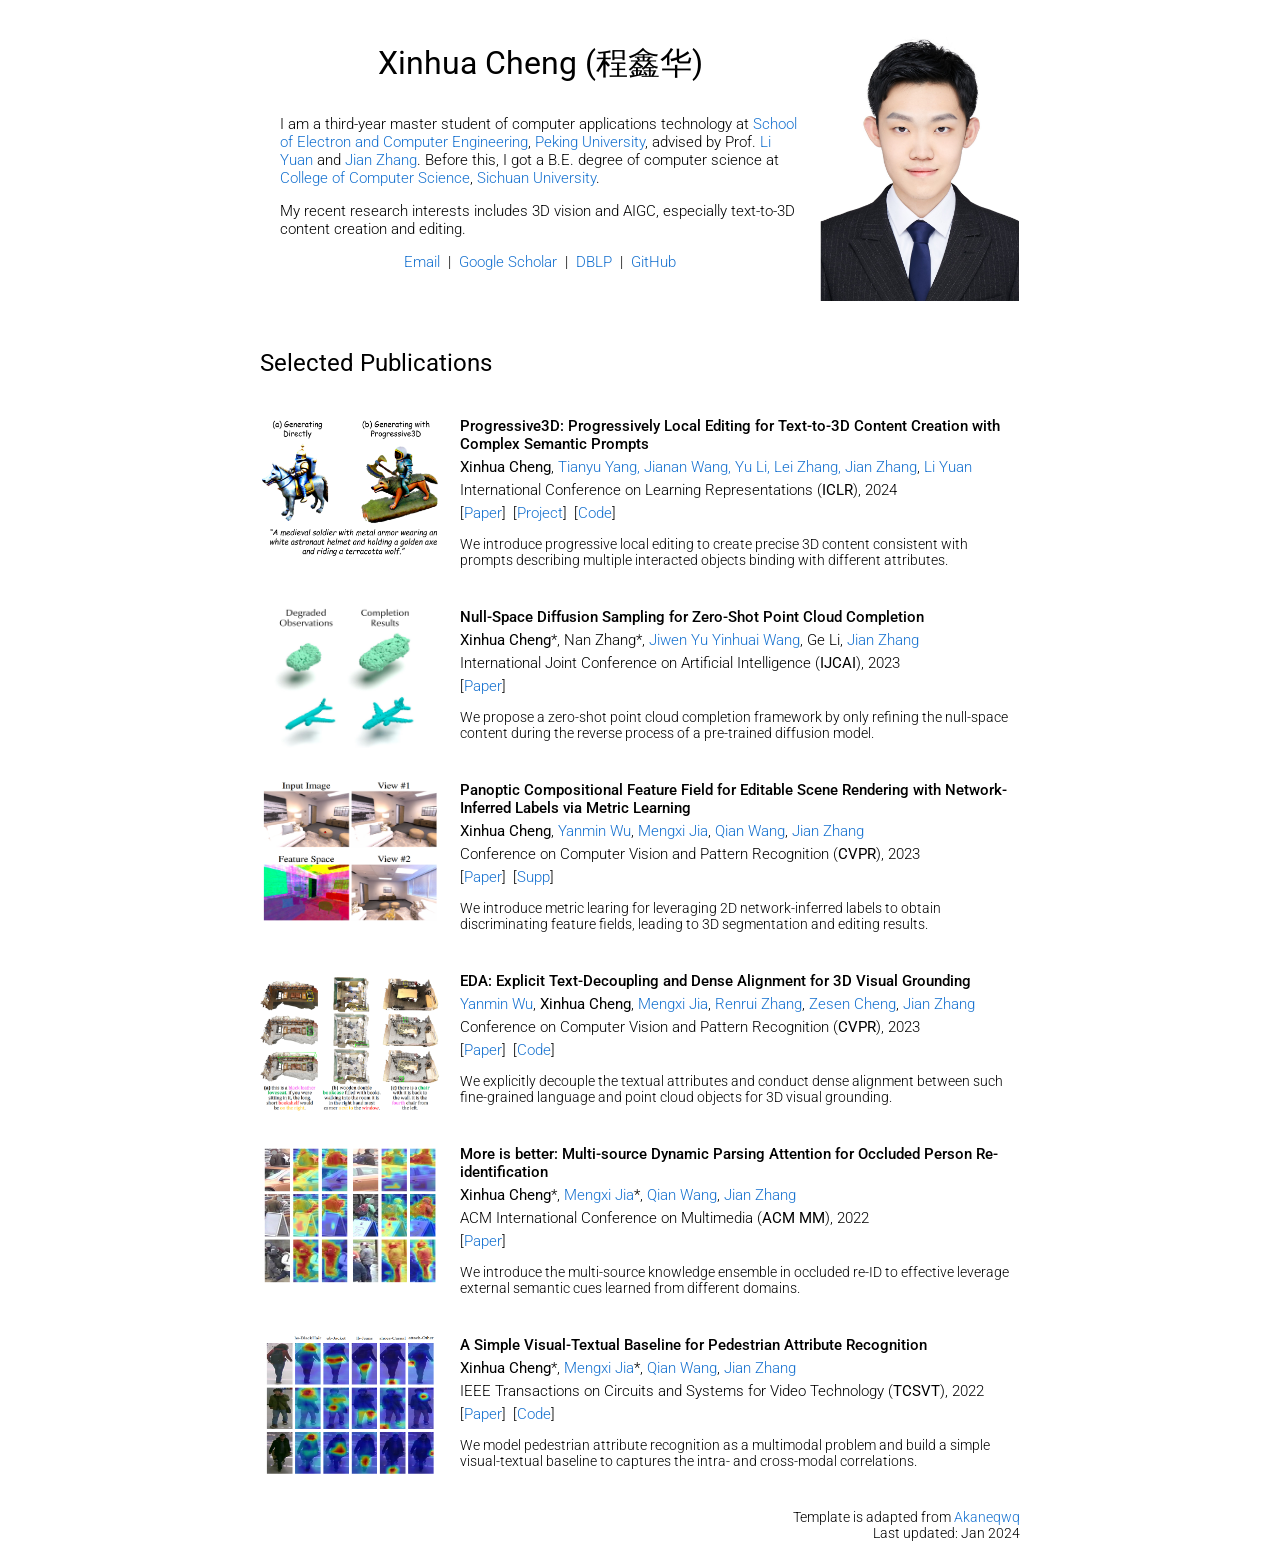
==== commit f3a43fd0: "update" ====
--- a/index.html
+++ b/index.html
@@ -5,7 +5,7 @@
     <meta charset="UTF-8" />
     <meta name="viewport" content="width=device-width, height=device-height, initial-scale=1.0, viewport-fit=cover" />
     <meta name="description" content="Xinhua Cheng's homepage" />
-    <link rel="icon" href="/media/favicon.ico" />
+    <link rel="icon" href="media/sleep.svg" />
     <style type="text/css">
       @import url(https://fonts.googleapis.com/css2?family=Roboto:wght@300;400;500&display=swap);
       html {
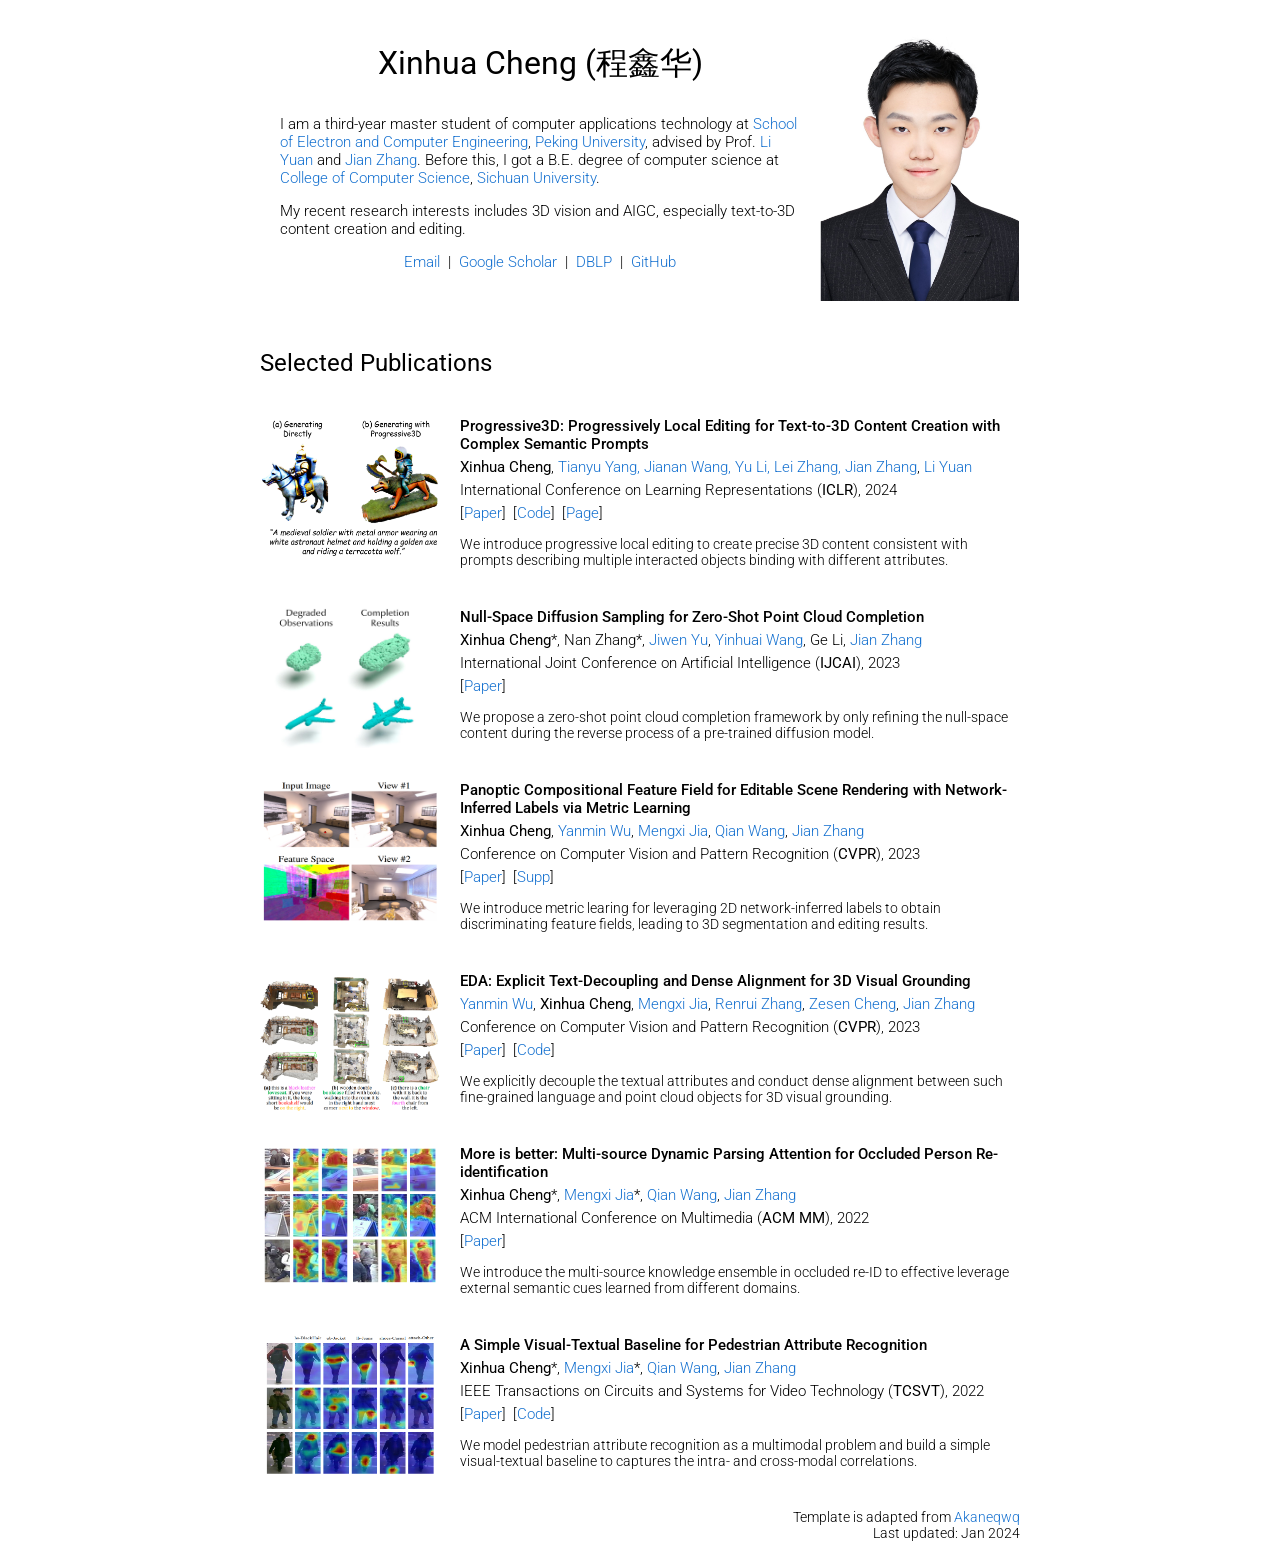
==== commit 629a9cc6: "Update index.html" ====
--- a/index.html
+++ b/index.html
@@ -177,8 +177,8 @@
           <p class="venue">International Conference on Learning Representations (<strong>ICLR</strong>), 2024</p>
           <div class="links">
             <span class="link"><a href="https://arxiv.org/abs/2310.11784">Paper</a></span>
-            <span class="link"><a href="https://github.com/cxh0519/Progressive3D">Project</a></span>
-            <span class="link"><a href="https://cxh0519.github.io/projects/Progressive3D">Code</a></span>
+            <span class="link"><a href="https://github.com/cxh0519/Progressive3D">Code</a></span>
+            <span class="link"><a href="https://cxh0519.github.io/projects/Progressive3D">Page</a></span>
           </div>
           <p class="desc">
             We introduce progressive local editing to create precise 3D content consistent with prompts describing multiple interacted objects binding with different attributes.
@@ -195,7 +195,7 @@
           <div class="authors">
             <strong>Xinhua Cheng</strong>*, 
             Nan Zhang*,
-            <a href="https://vvictoryuki.github.io/website/">Jiwen Yu</a>
+            <a href="https://vvictoryuki.github.io/website/">Jiwen Yu</a>,
             <a herf="https://vvictoryuki.github.io/website/">Yinhuai Wang</a>, 
             Ge Li,
             <a href="https://jianzhang.tech/">Jian Zhang</a>
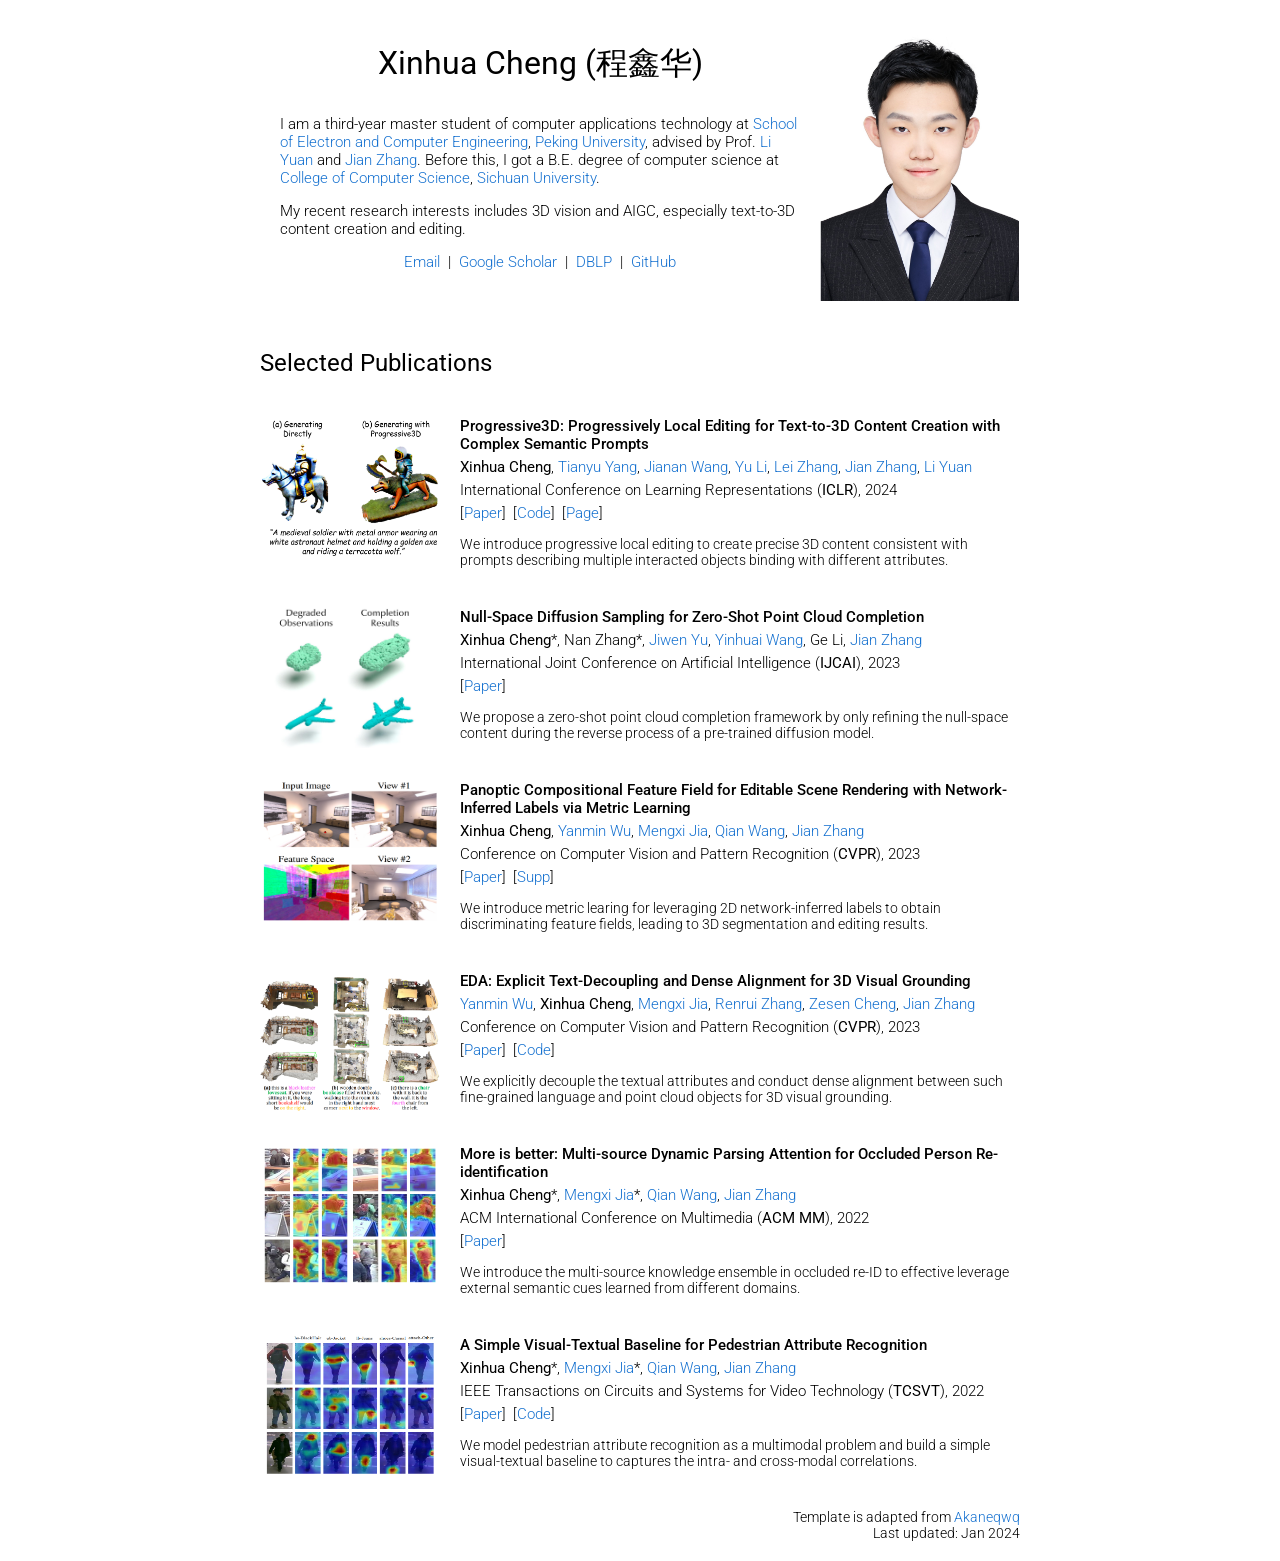
==== commit 55969731: "Update index.html" ====
--- a/index.html
+++ b/index.html
@@ -167,10 +167,10 @@
           <p class="title">Progressive3D: Progressively Local Editing for Text-to-3D Content Creation with Complex Semantic Prompts</p>
           <div class="authors">
             <strong>Xinhua Cheng</strong>, 
-            <a href="https://tianyu-yang.com/">Tianyu Yang,</a>
-            <a href="https://scholar.google.com/citations?user=mt5mvZ8AAAAJ">Jianan Wang,</a>
-            <a href="https://yu-li.github.io/">Yu Li,</a>
-            <a href="https://www.leizhang.org/">Lei Zhang,</a>
+            <a href="https://tianyu-yang.com/">Tianyu Yang</a>,
+            <a href="https://scholar.google.com/citations?user=mt5mvZ8AAAAJ">Jianan Wang</a>,
+            <a href="https://yu-li.github.io/">Yu Li</a>,
+            <a href="https://www.leizhang.org/">Lei Zhang</a>,
             <a href="https://jianzhang.tech/">Jian Zhang</a>,
             <a href="https://yuanli2333.github.io/">Li Yuan</a>
           </div>
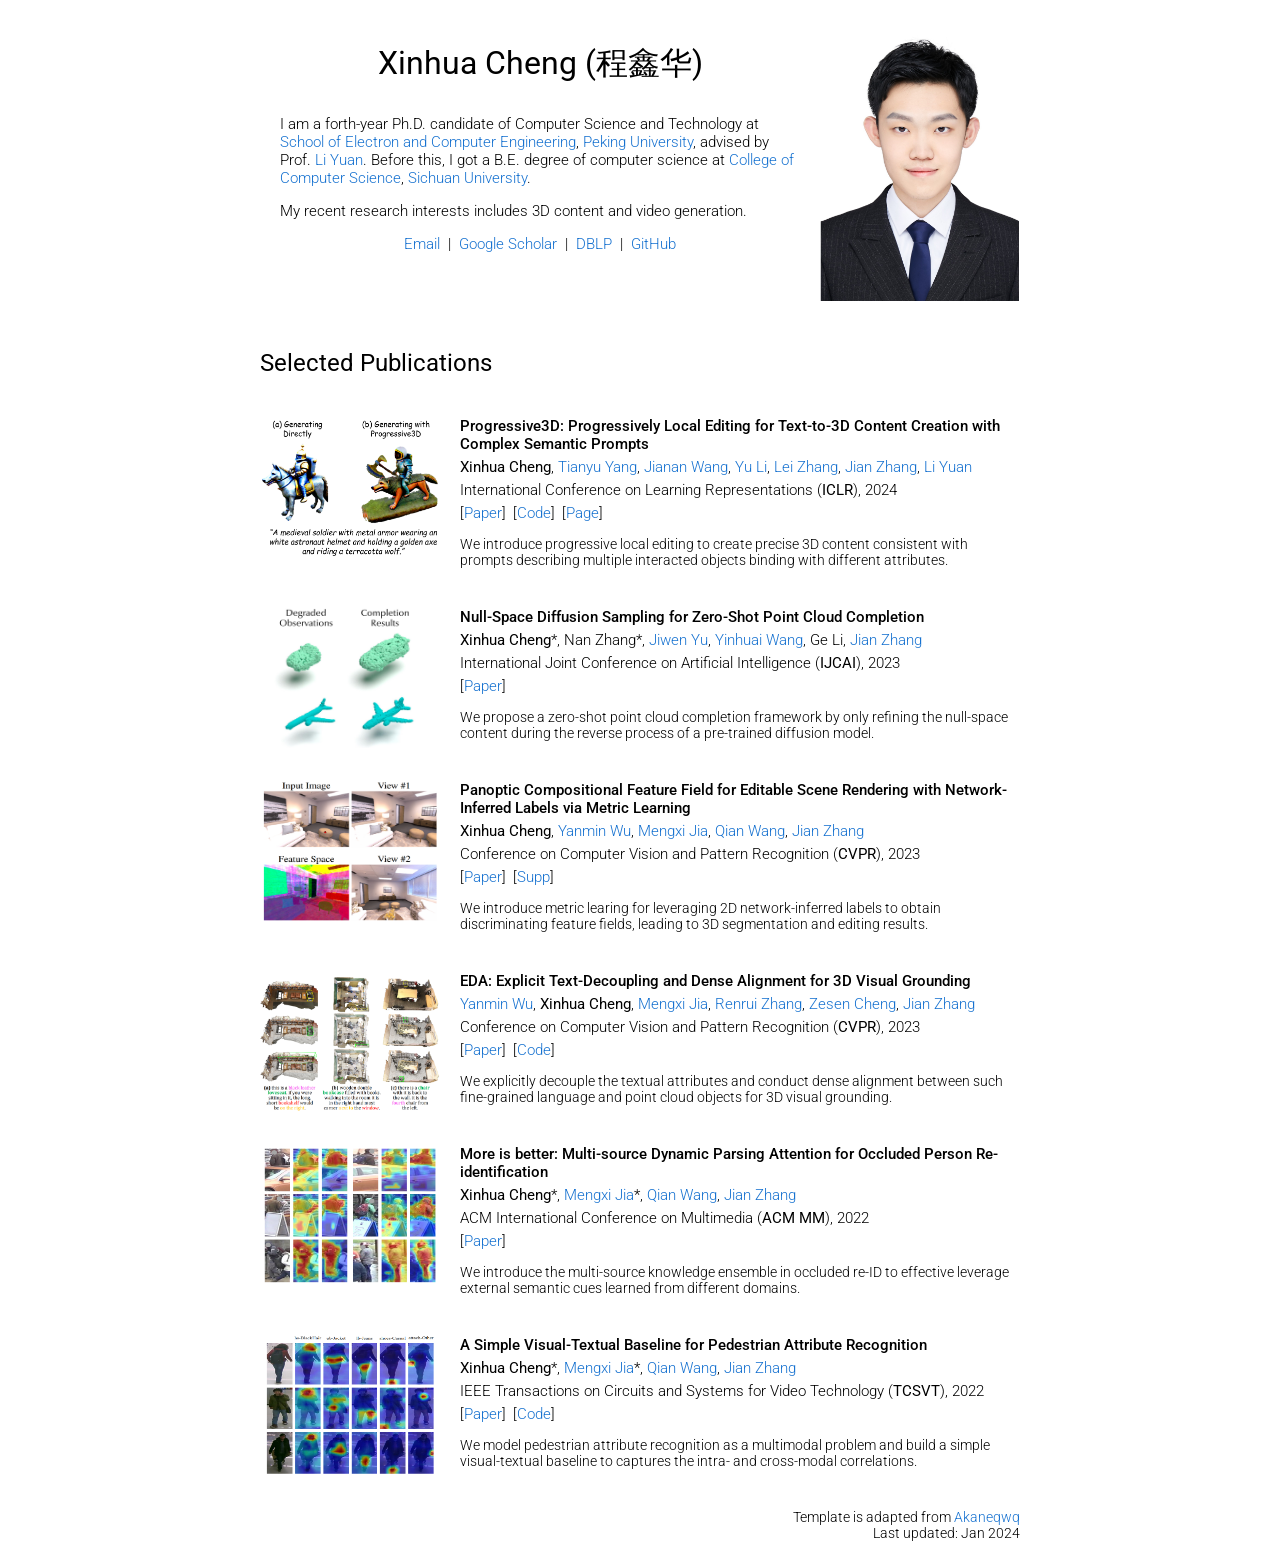
==== commit a7541f49: "Update index.html" ====
--- a/index.html
+++ b/index.html
@@ -134,17 +134,16 @@
       </picture>
       <div>
         <p>
-          I am a third-year master student of computer applications technology at 
+          I am a forth-year Ph.D. candidate of Computer Science and Technology at 
           <a href="https://www.ece.pku.edu.cn/">School of Electron and Computer Engineering</a>, 
           <a href="https://www.pku.edu.cn/">Peking University</a>, advised by Prof. 
-          <a href="https://yuanli2333.github.io/">Li Yuan</a> and
-          <a href="https://jianzhang.tech/">Jian Zhang</a>. 
+          <a href="https://yuanli2333.github.io/">Li Yuan</a>. 
           Before this, I got a B.E. degree of computer science at 
           <a href="https://cs.scu.edu.cn/">College of Computer Science</a>, 
           <a href="https://www.scu.edu.cn/">Sichuan University</a>.
         </p>
         <p>
-          My recent research interests includes 3D vision and AIGC, especially text-to-3D content creation and editing.
+          My recent research interests includes 3D content and video generation.
         </p>
         <div class="self-intro-links">
           <a href="mailto:chengxinhua@stu.pku.edu.cn">Email</a>
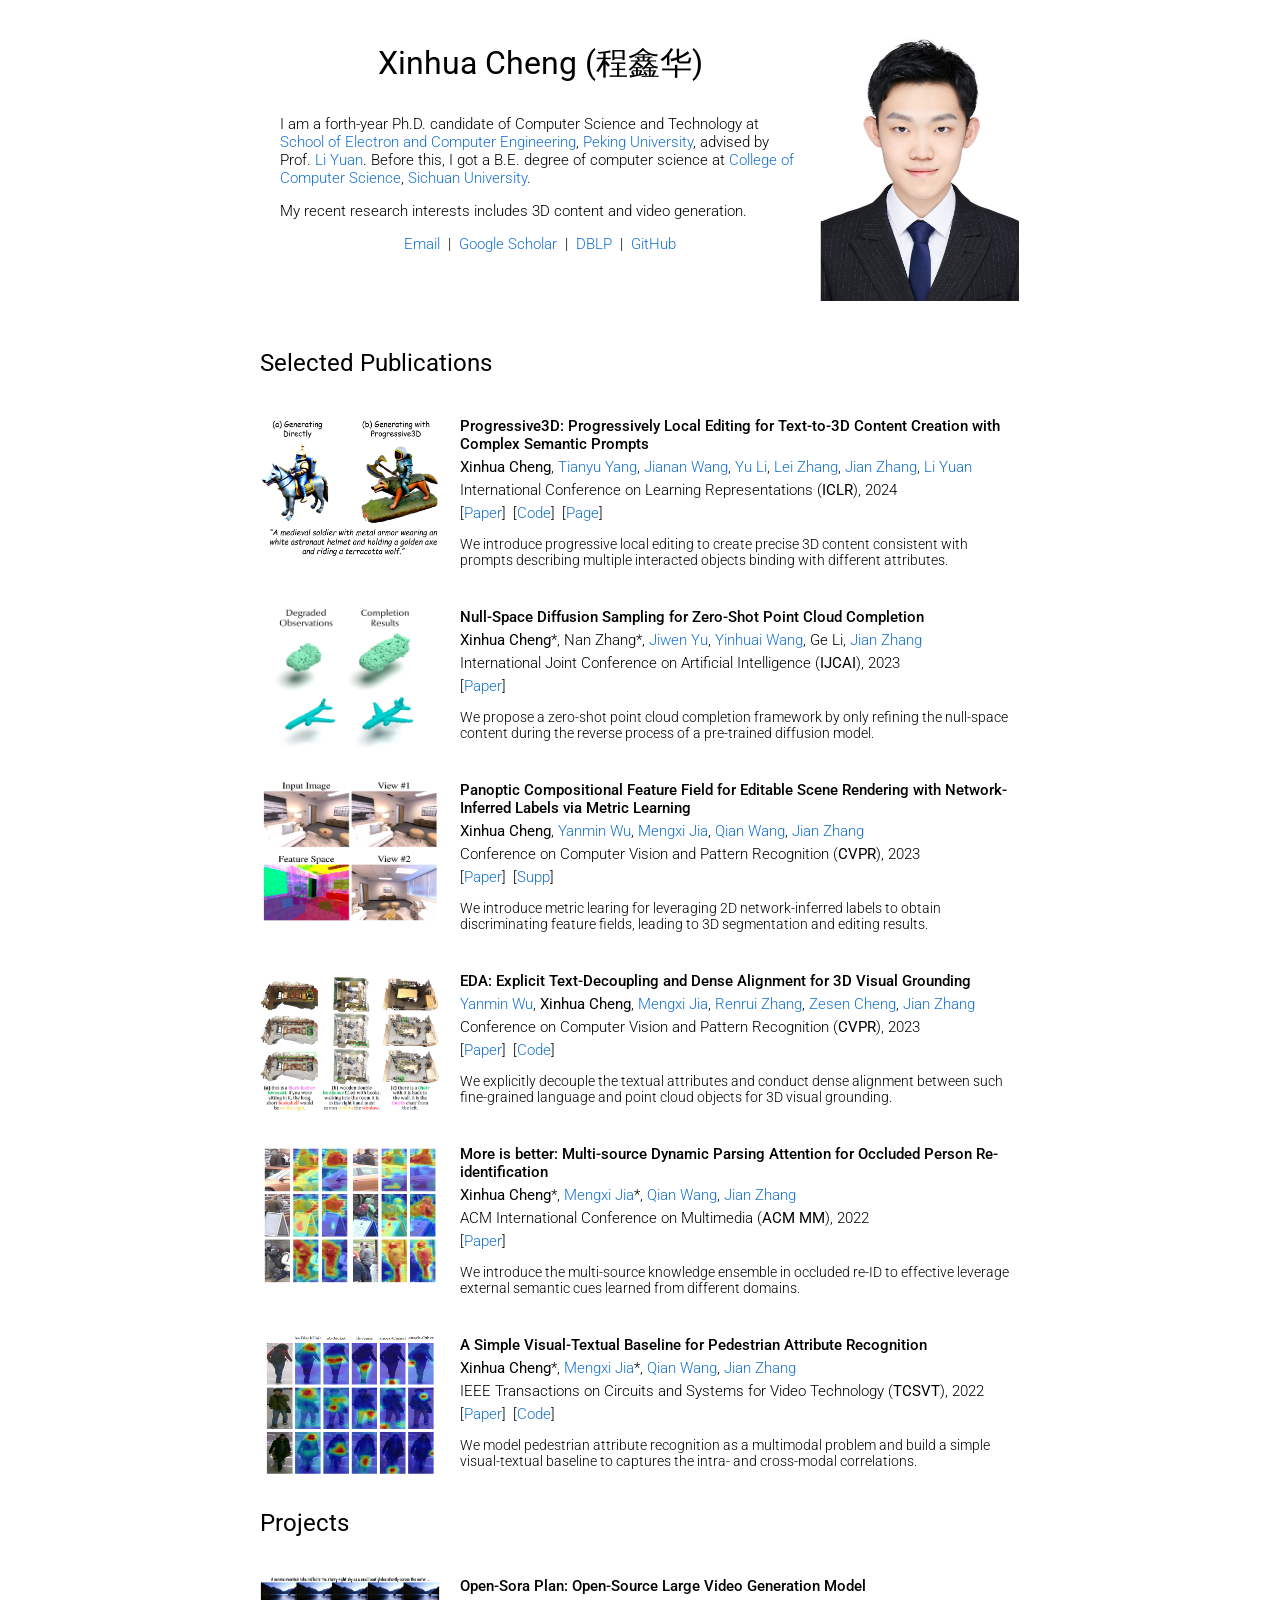
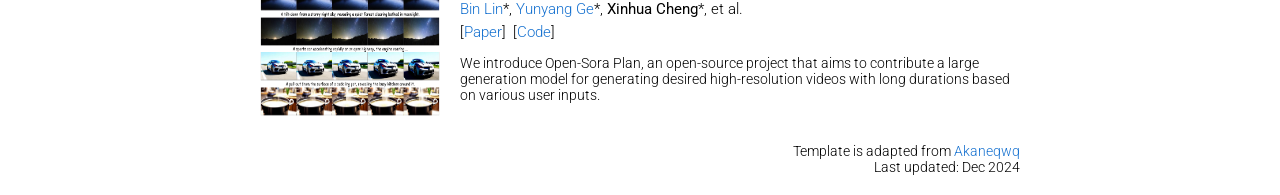
==== commit 4fd48977: "update" ====
--- a/index.html
+++ b/index.html
@@ -303,11 +303,34 @@
         </div>
       </div>
 
+      <h1>Projects</h1>
+      <div class="publication">
+        <picture>
+          <img src="media/OSP.png" width="180" height="140" alt="Open-Sora Plan: Open-Source Large Video Generation Model" />
+        </picture>
+        <div>
+          <p class="title">Open-Sora Plan: Open-Source Large Video Generation Model</p>
+          <div class="authors">
+            <a href="https://github.com/LinB203">Bin Lin</a>*,
+            <a href="https://scholar.google.com/citations?hl=zh-CN&user=bbgjlg0AAAAJ">Yunyang Ge</a>*,
+            <strong>Xinhua Cheng</strong>*, 
+            et al.
+          </div>
+          <div class="links">
+            <span class="link"><a href="https://arxiv.org/abs/2412.00131">Paper</a></span>
+            <span class="link"><a href="https://github.com/PKU-YuanGroup/Open-Sora-Plan">Code</a></span>
+          </div>
+          <p class="desc">
+            We introduce Open-Sora Plan, an open-source project that aims to contribute a large generation model for generating desired high-resolution videos with long durations based on various user inputs.
+          </p>
+        </div>
+      </div>
+
     </main>
     <footer>
       Template is adapted from
       <a href="https://akaneqwq.github.io/">Akaneqwq</a><br/>
-      Last updated: Jan 2024
+      Last updated: Dec 2024
     </footer>
   </body>
 </html>
